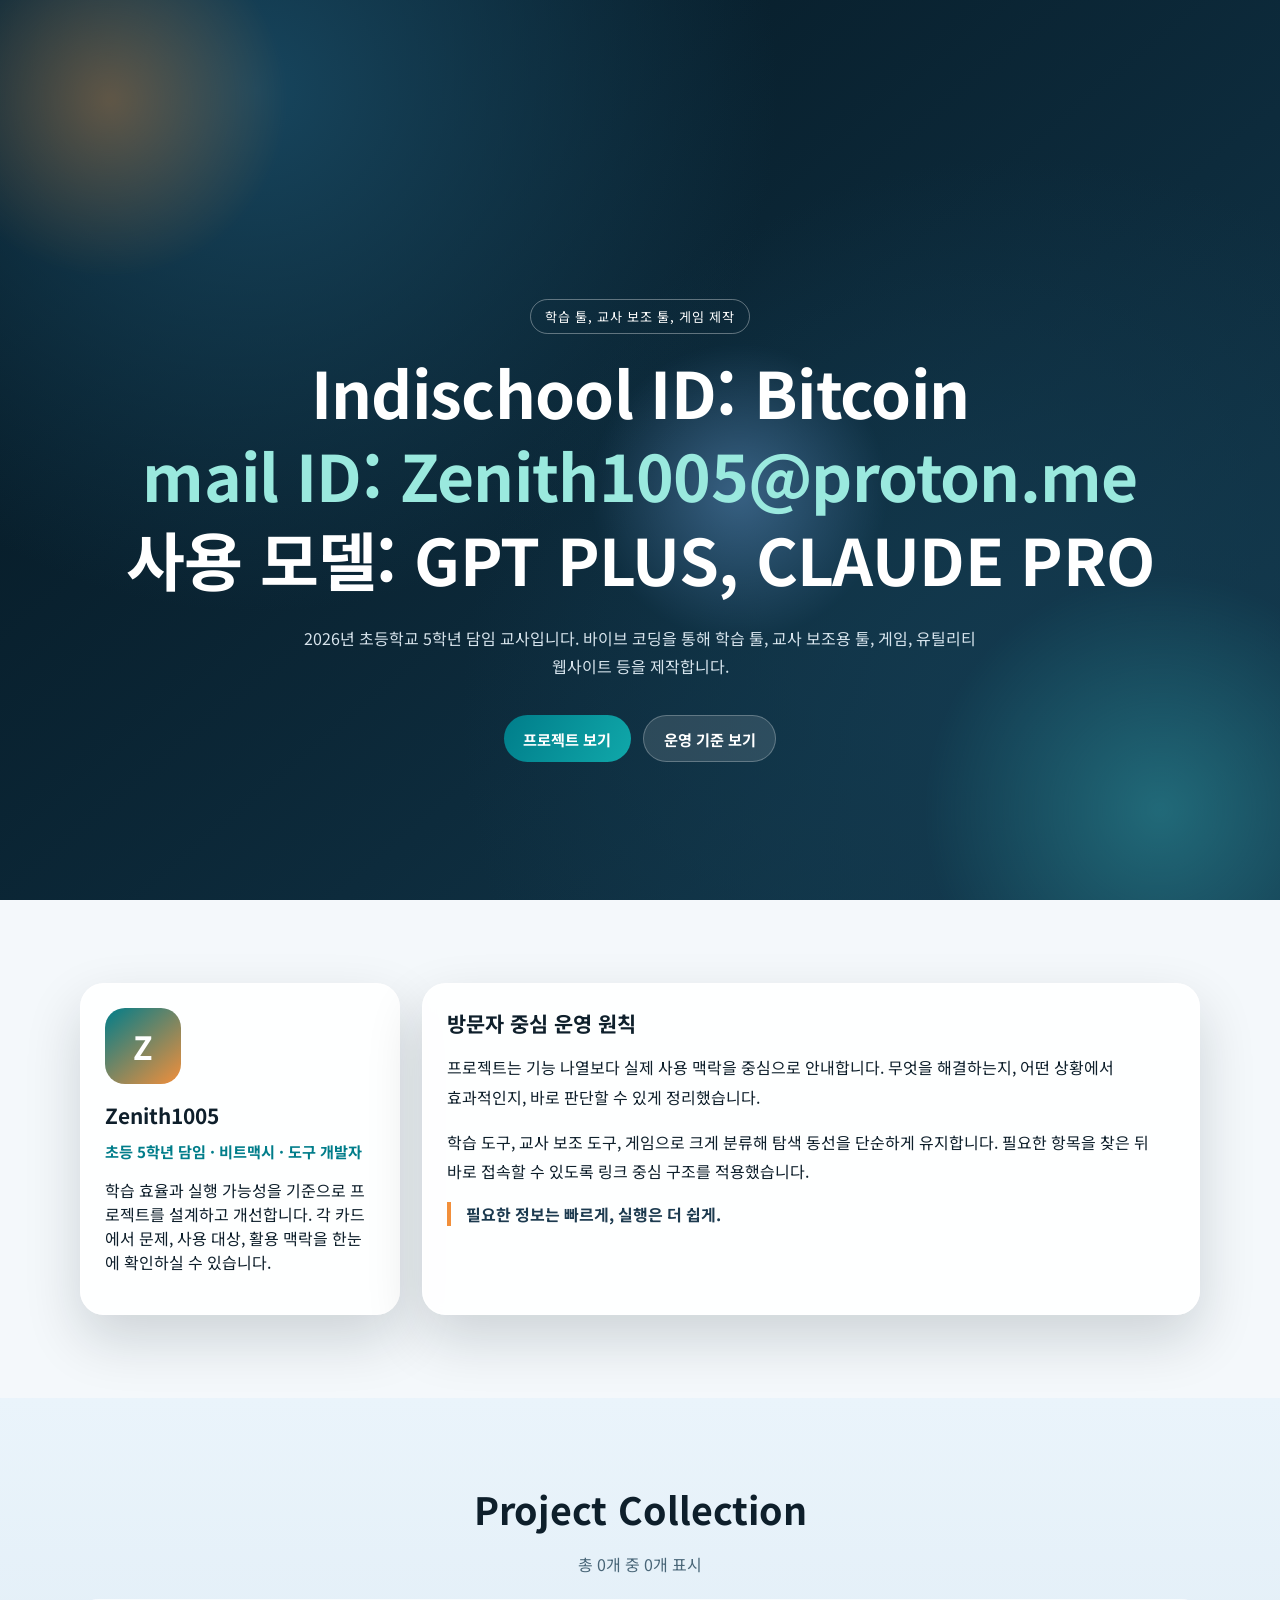
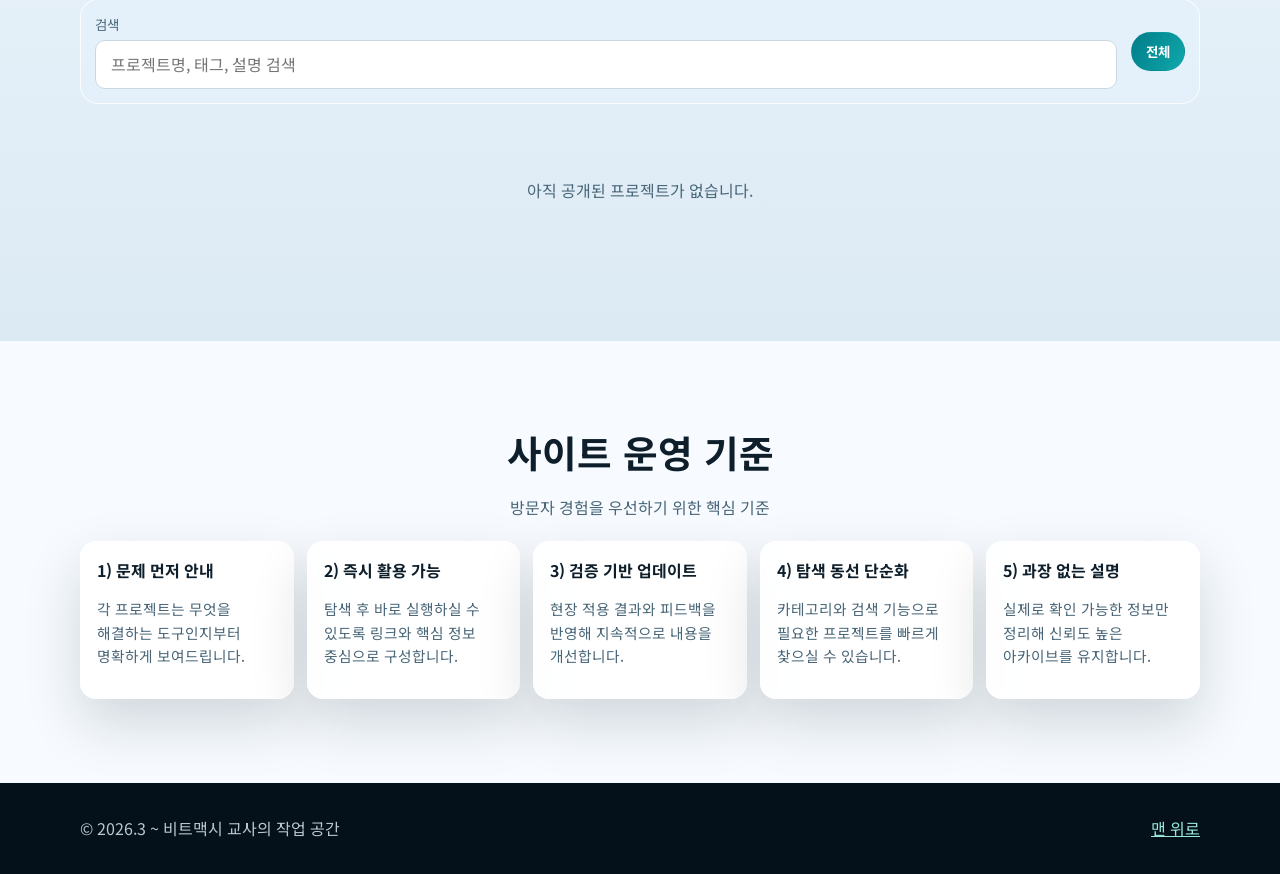
==== index.html @ a7513c92 "Add files via upload" ====
﻿<!doctype html>
<html lang="ko">
  <head>
    <meta charset="UTF-8" />
    <meta name="viewport" content="width=device-width, initial-scale=1.0" />
    <title>Builder Archive | 교육·투자·도구 개발</title>
    <meta
      name="description"
      content="교실에서 검증한 교육 도구와 실행 기록을 정리한 공개 아카이브입니다."
    />
    <link rel="preconnect" href="https://fonts.googleapis.com" />
    <link rel="preconnect" href="https://fonts.gstatic.com" crossorigin />
    <link
      href="https://fonts.googleapis.com/css2?family=Noto+Sans+KR:wght@400;500;700;900&display=swap"
      rel="stylesheet"
    />
    <link rel="stylesheet" href="./styles.css" />
  </head>
  <body>
    <header class="hero" id="top">
      <div class="hero-bg" aria-hidden="true">
        <span class="orb orb-a"></span>
        <span class="orb orb-b"></span>
        <span class="orb orb-c"></span>
      </div>
      <div class="container hero-inner">
        <p class="eyebrow" id="hero-eyebrow"></p>
        <h1 id="hero-title"></h1>
        <p class="hero-copy" id="hero-copy"></p>
        <div class="hero-cta">
          <a class="btn btn-primary" href="#collection">프로젝트 보기</a>
          <a class="btn btn-ghost" href="#blueprint">운영 기준 보기</a>
        </div>
      </div>
    </header>

    <main>
      <section class="section section-about" id="about">
        <div class="container about-grid">
          <article class="profile-card">
            <div class="avatar" aria-hidden="true" id="profile-initial">B</div>
            <h2 id="profile-title"></h2>
            <p class="role" id="profile-role"></p>
            <p id="profile-summary"></p>
          </article>

          <article class="about-panel">
            <h2 id="about-title"></h2>
            <p id="about-body-1"></p>
            <p id="about-body-2"></p>
            <blockquote id="about-quote"></blockquote>
          </article>
        </div>
      </section>

      <section class="section section-collection" id="collection">
        <div class="container">
          <div class="section-head">
            <h2 id="collection-title"></h2>
            <p id="project-count"></p>
          </div>

          <div class="toolbar">
            <label class="search-wrap" for="search-input">
              <span>검색</span>
              <input
                id="search-input"
                type="text"
                placeholder="프로젝트명, 태그, 설명 검색"
                autocomplete="off"
              />
            </label>
            <div class="filter-wrap" id="filter-wrap"></div>
          </div>

          <div class="project-grid" id="project-grid"></div>
        </div>
      </section>

      <section class="section section-blueprint" id="blueprint">
        <div class="container">
          <div class="section-head">
            <h2 id="blueprint-title"></h2>
            <p id="blueprint-subtitle"></p>
          </div>
          <div class="blueprint-grid" id="blueprint-grid"></div>
        </div>
      </section>
    </main>

    <footer class="footer">
      <div class="container footer-inner">
        <p id="footer-note"></p>
        <a href="#top">맨 위로</a>
      </div>
    </footer>

    <dialog id="project-modal" class="modal">
      <article class="modal-card" id="modal-card">
        <button class="modal-close" id="modal-close" type="button" aria-label="닫기">×</button>
        <p class="modal-category" id="modal-category"></p>
        <h3 id="modal-title"></h3>
        <p class="modal-desc" id="modal-desc"></p>
        <div class="tag-list" id="modal-tags"></div>
        <a id="modal-link" class="btn btn-primary" target="_blank" rel="noopener noreferrer">프로젝트 열기</a>
      </article>
    </dialog>

    <script src="./script.js"></script>
  </body>
</html>
---- styles.css ----
﻿:root {
  --bg: #04151f;
  --surface: #f4f8fb;
  --text: #0e1f2b;
  --muted: #496678;
  --line: #c8d8e3;
  --accent: #007d8a;
  --accent-2: #f28f3b;
  --white: #ffffff;
  --radius-lg: 24px;
  --radius-md: 16px;
  --shadow: 0 24px 56px rgba(3, 22, 34, 0.16);
}

* {
  box-sizing: border-box;
}

html {
  scroll-behavior: smooth;
}

body {
  margin: 0;
  font-family: 'Noto Sans KR', sans-serif;
  color: var(--text);
  background: linear-gradient(180deg, #f2f8fc 0%, #e8f1f7 100%);
}

.hidden {
  display: none !important;
}

.container {
  width: min(1120px, 92vw);
  margin: 0 auto;
}

h1,
h2,
h3,
.eyebrow,
.btn,
.filter-btn,
.admin-section button,
.admin-link,
.admin-topbar button {
  font-family: 'Noto Sans KR', sans-serif;
}

.hero {
  position: relative;
  min-height: 100svh;
  display: grid;
  place-items: center;
  overflow: hidden;
  background: radial-gradient(circle at 20% 10%, #17455d 0%, transparent 40%),
    radial-gradient(circle at 80% 80%, #133a4f 0%, transparent 45%),
    linear-gradient(140deg, var(--bg) 0%, #0d2b3c 60%, #143b4f 100%);
  color: var(--white);
}

.hero-bg .orb {
  position: absolute;
  border-radius: 999px;
  filter: blur(4px);
  opacity: 0.35;
  animation: drift 12s ease-in-out infinite alternate;
}

.orb-a {
  width: 360px;
  height: 360px;
  top: -80px;
  left: -70px;
  background: radial-gradient(circle, #f28f3b 0%, rgba(242, 143, 59, 0) 70%);
}

.orb-b {
  width: 480px;
  height: 480px;
  right: -120px;
  bottom: -150px;
  background: radial-gradient(circle, #3dc4c9 0%, rgba(61, 196, 201, 0) 70%);
  animation-delay: 1.5s;
}

.orb-c {
  width: 300px;
  height: 300px;
  top: 38%;
  left: 46%;
  background: radial-gradient(circle, #87bfff 0%, rgba(135, 191, 255, 0) 70%);
  animation-delay: 0.7s;
}

@keyframes drift {
  from {
    transform: translateY(-15px) scale(0.96);
  }
  to {
    transform: translateY(15px) scale(1.06);
  }
}

.hero-inner {
  position: relative;
  z-index: 2;
  text-align: center;
  padding: 4rem 0;
}

.eyebrow {
  display: inline-block;
  padding: 0.45rem 0.9rem;
  border: 1px solid rgba(255, 255, 255, 0.35);
  border-radius: 999px;
  font-size: 0.82rem;
  letter-spacing: 0.05em;
  margin-bottom: 1rem;
}

.hero h1 {
  margin: 0;
  font-size: clamp(2rem, 5vw, 4rem);
  line-height: 1.3;
  letter-spacing: -0.01em;
  word-break: keep-all;
}

.hero h1 span {
  color: #9ae9de;
}

.hero-copy {
  width: min(700px, 90vw);
  margin: 1.5rem auto 0;
  color: rgba(236, 247, 255, 0.9);
  line-height: 1.75;
  word-break: keep-all;
}

.hero-cta {
  margin-top: 2.2rem;
  display: flex;
  flex-wrap: wrap;
  justify-content: center;
  gap: 0.8rem;
}

.btn {
  border-radius: 999px;
  border: 0;
  text-decoration: none;
  display: inline-flex;
  align-items: center;
  justify-content: center;
  padding: 0.72rem 1.2rem;
  font-size: 0.95rem;
  font-weight: 700;
  cursor: pointer;
  transition: transform 0.2s ease;
}

.btn:hover {
  transform: translateY(-2px);
}

.btn-primary {
  background: linear-gradient(120deg, var(--accent), #10a8aa);
  color: var(--white);
}

.btn-ghost {
  color: var(--white);
  background: rgba(255, 255, 255, 0.12);
  border: 1px solid rgba(255, 255, 255, 0.25);
}

.section {
  padding: 5.2rem 0;
}

.section-about {
  background: var(--surface);
}

.about-grid {
  display: grid;
  gap: 1.4rem;
  grid-template-columns: 320px 1fr;
}

.profile-card,
.about-panel,
.blueprint-grid article,
.project-card {
  background: rgba(255, 255, 255, 0.9);
  border: 1px solid rgba(255, 255, 255, 0.95);
  box-shadow: var(--shadow);
  backdrop-filter: blur(6px);
}

.profile-card,
.about-panel {
  border-radius: var(--radius-lg);
  padding: 1.5rem;
}

.avatar {
  width: 76px;
  height: 76px;
  border-radius: 20px;
  display: grid;
  place-items: center;
  font-size: 2rem;
  font-weight: 700;
  color: var(--white);
  background: linear-gradient(140deg, var(--accent), var(--accent-2));
  margin-bottom: 1rem;
}

.profile-card h2,
.about-panel h2 {
  margin: 0;
  font-size: 1.3rem;
}

.role {
  margin-top: 0.6rem;
  color: var(--accent);
  font-size: 0.95rem;
  font-weight: 700;
}

.about-panel p {
  line-height: 1.85;
  margin: 0.95rem 0;
  word-break: keep-all;
}

.about-panel blockquote {
  margin: 0.95rem 0 0;
  padding-left: 0.9rem;
  border-left: 4px solid var(--accent-2);
  color: #1c3a4f;
  font-weight: 700;
}

.section-head {
  text-align: center;
  margin-bottom: 1.4rem;
}

.section-head h2 {
  margin: 0;
  font-size: clamp(1.5rem, 4vw, 2.35rem);
}

.section-head p {
  color: var(--muted);
}

.section-collection {
  background: linear-gradient(180deg, #eaf4fb 0%, #dceaf4 100%);
}

.toolbar {
  position: sticky;
  top: 0;
  background: rgba(228, 241, 251, 0.8);
  backdrop-filter: blur(8px);
  border: 1px solid rgba(255, 255, 255, 0.8);
  border-radius: 18px;
  display: flex;
  flex-wrap: wrap;
  align-items: center;
  gap: 0.9rem;
  justify-content: space-between;
  padding: 0.9rem;
  margin-bottom: 1.1rem;
  z-index: 10;
}

.search-wrap {
  min-width: 280px;
  flex: 1;
}

.search-wrap span {
  display: block;
  font-size: 0.84rem;
  margin-bottom: 0.35rem;
  color: var(--muted);
}

.search-wrap input,
.admin-section input,
.admin-section textarea,
.admin-login input {
  width: 100%;
  padding: 0.72rem 0.9rem;
  border-radius: 10px;
  border: 1px solid var(--line);
  font: inherit;
}

.search-wrap input:focus-visible,
.admin-section input:focus-visible,
.admin-section textarea:focus-visible,
.admin-login input:focus-visible {
  outline: 2px solid rgba(0, 125, 138, 0.25);
  border-color: var(--accent);
}

.filter-wrap {
  display: flex;
  flex-wrap: wrap;
  gap: 0.45rem;
}

.filter-btn {
  border: 1px solid var(--line);
  background: var(--white);
  color: #214258;
  border-radius: 999px;
  padding: 0.52rem 0.86rem;
  font-size: 0.84rem;
  font-weight: 700;
  cursor: pointer;
}

.filter-btn.active {
  background: linear-gradient(120deg, var(--accent), #10a8aa);
  color: var(--white);
  border-color: transparent;
}

.project-grid {
  display: grid;
  grid-template-columns: repeat(3, minmax(0, 1fr));
  gap: 1rem;
}

.project-card {
  border-radius: var(--radius-md);
  padding: 1.1rem;
  display: grid;
  gap: 0.55rem;
  align-content: start;
  cursor: pointer;
  transition: transform 0.2s ease, box-shadow 0.2s ease;
}

.project-card:hover {
  transform: translateY(-5px);
  box-shadow: 0 18px 36px rgba(3, 22, 34, 0.2);
}

.category {
  display: inline-flex;
  font-size: 0.75rem;
  font-weight: 800;
  color: var(--accent);
  text-transform: uppercase;
  letter-spacing: 0.06em;
}

.project-card h3 {
  margin: 0;
  font-size: 1.1rem;
  word-break: keep-all;
}

.project-card p {
  margin: 0;
  color: var(--muted);
  line-height: 1.6;
  font-size: 0.95rem;
  word-break: keep-all;
}

.tag-list {
  display: flex;
  flex-wrap: wrap;
  gap: 0.3rem;
}

.tag {
  font-size: 0.75rem;
  padding: 0.28rem 0.55rem;
  border-radius: 999px;
  background: #ebf5fb;
  color: #204159;
}

.empty-state {
  grid-column: 1 / -1;
  text-align: center;
  color: var(--muted);
  padding: 2.5rem 1rem;
}

.section-blueprint {
  background: #f7fbff;
}

.blueprint-grid {
  display: grid;
  grid-template-columns: repeat(5, minmax(0, 1fr));
  gap: 0.8rem;
}

.blueprint-grid article {
  border-radius: var(--radius-md);
  padding: 1rem;
}

.blueprint-grid h3 {
  margin: 0;
  font-size: 1rem;
}

.blueprint-grid p {
  color: var(--muted);
  line-height: 1.6;
  font-size: 0.92rem;
  word-break: keep-all;
}

.footer {
  background: #05111a;
  color: rgba(232, 244, 252, 0.8);
  padding: 1.1rem 0;
}

.footer-inner {
  display: flex;
  justify-content: space-between;
  align-items: center;
  gap: 0.8rem;
}

.footer a {
  color: #9ae9de;
}

.modal {
  border: 0;
  border-radius: 20px;
  padding: 0;
  width: min(640px, 92vw);
}

.modal::backdrop {
  background: rgba(4, 22, 32, 0.66);
  backdrop-filter: blur(4px);
}

.modal-card {
  background: #f8fcff;
  border: 1px solid #d4e5ef;
  padding: 1.4rem;
  border-radius: 20px;
  position: relative;
}

.modal-close {
  position: absolute;
  top: 0.7rem;
  right: 0.7rem;
  width: 34px;
  height: 34px;
  border-radius: 999px;
  border: 0;
  font-size: 1.2rem;
  cursor: pointer;
  background: #e7f2f8;
}

.modal-category {
  margin: 0;
  color: var(--accent);
  font-size: 0.78rem;
  font-weight: 800;
  text-transform: uppercase;
  letter-spacing: 0.08em;
}

.modal h3 {
  margin: 0.45rem 0 0;
  font-size: 1.35rem;
}

.modal-desc {
  color: #2f4d62;
  line-height: 1.7;
}

.admin-page {
  background: #edf5fb;
}

.admin-layout {
  width: min(980px, 94vw);
  margin: 0 auto;
  padding: 2rem 0 3rem;
}

.admin-login,
.admin-app {
  background: #ffffff;
  border: 1px solid #d4e6f0;
  border-radius: 16px;
  box-shadow: 0 20px 40px rgba(7, 30, 43, 0.1);
  padding: 1.2rem;
}

.admin-login h1,
.admin-topbar h1 {
  margin: 0;
  font-size: 1.45rem;
}

.admin-login p {
  color: #516f82;
}

.admin-login label {
  display: grid;
  gap: 0.35rem;
  font-size: 0.9rem;
}

.admin-login button,
.admin-topbar button,
.admin-section button,
.import-btn,
.admin-link {
  border: 1px solid #b8cddd;
  background: #ffffff;
  color: #1d4157;
  padding: 0.45rem 0.7rem;
  border-radius: 10px;
  cursor: pointer;
  font-weight: 700;
  font-size: 0.84rem;
  text-decoration: none;
}

.admin-login button {
  margin-top: 0.6rem;
}

.admin-error {
  color: #c11f3a;
  min-height: 1.2rem;
}

.admin-topbar {
  display: flex;
  justify-content: space-between;
  align-items: center;
  gap: 0.8rem;
  padding-bottom: 0.7rem;
  border-bottom: 1px solid #d8e8f1;
}

.admin-topbar div {
  display: flex;
  gap: 0.5rem;
}

.admin-section {
  margin-top: 1rem;
  background: #ffffff;
  border: 1px solid #d4e6f0;
  border-radius: 14px;
  padding: 0.8rem;
}

.admin-section h3 {
  margin: 0 0 0.6rem;
  font-size: 1rem;
}

.admin-section label {
  display: grid;
  gap: 0.3rem;
  font-size: 0.82rem;
  color: #3c6278;
  margin-top: 0.55rem;
}

.admin-section textarea {
  min-height: 76px;
  resize: vertical;
}

.admin-large {
  min-height: 140px;
}

.admin-tip {
  margin: 0;
  font-size: 0.78rem;
  color: #59798d;
}

.admin-inline {
  display: flex;
  flex-wrap: wrap;
  gap: 0.45rem;
  margin-top: 0.7rem;
}

.import-btn {
  position: relative;
  overflow: hidden;
}

.import-btn input {
  position: absolute;
  inset: 0;
  opacity: 0;
  cursor: pointer;
}

.project-admin-list {
  margin-top: 0.8rem;
  display: grid;
  gap: 0.4rem;
}

.project-admin-item {
  display: flex;
  justify-content: space-between;
  gap: 0.6rem;
  align-items: center;
  border: 1px solid #d7e7f1;
  border-radius: 10px;
  padding: 0.45rem;
  background: #fcfeff;
}

.project-admin-item p {
  margin: 0;
  font-size: 0.8rem;
  color: #2a4e64;
}

.project-admin-item .mini {
  display: flex;
  gap: 0.35rem;
}

.project-admin-item button {
  padding: 0.3rem 0.45rem;
  font-size: 0.75rem;
}

@media (max-width: 1080px) {
  .project-grid {
    grid-template-columns: repeat(2, minmax(0, 1fr));
  }

  .blueprint-grid {
    grid-template-columns: repeat(2, minmax(0, 1fr));
  }
}

@media (max-width: 780px) {
  .about-grid {
    grid-template-columns: 1fr;
  }

  .toolbar {
    position: static;
  }

  .project-grid {
    grid-template-columns: 1fr;
  }

  .blueprint-grid {
    grid-template-columns: 1fr;
  }

  .footer-inner {
    flex-direction: column;
  }

  .admin-topbar {
    flex-direction: column;
    align-items: flex-start;
  }
}
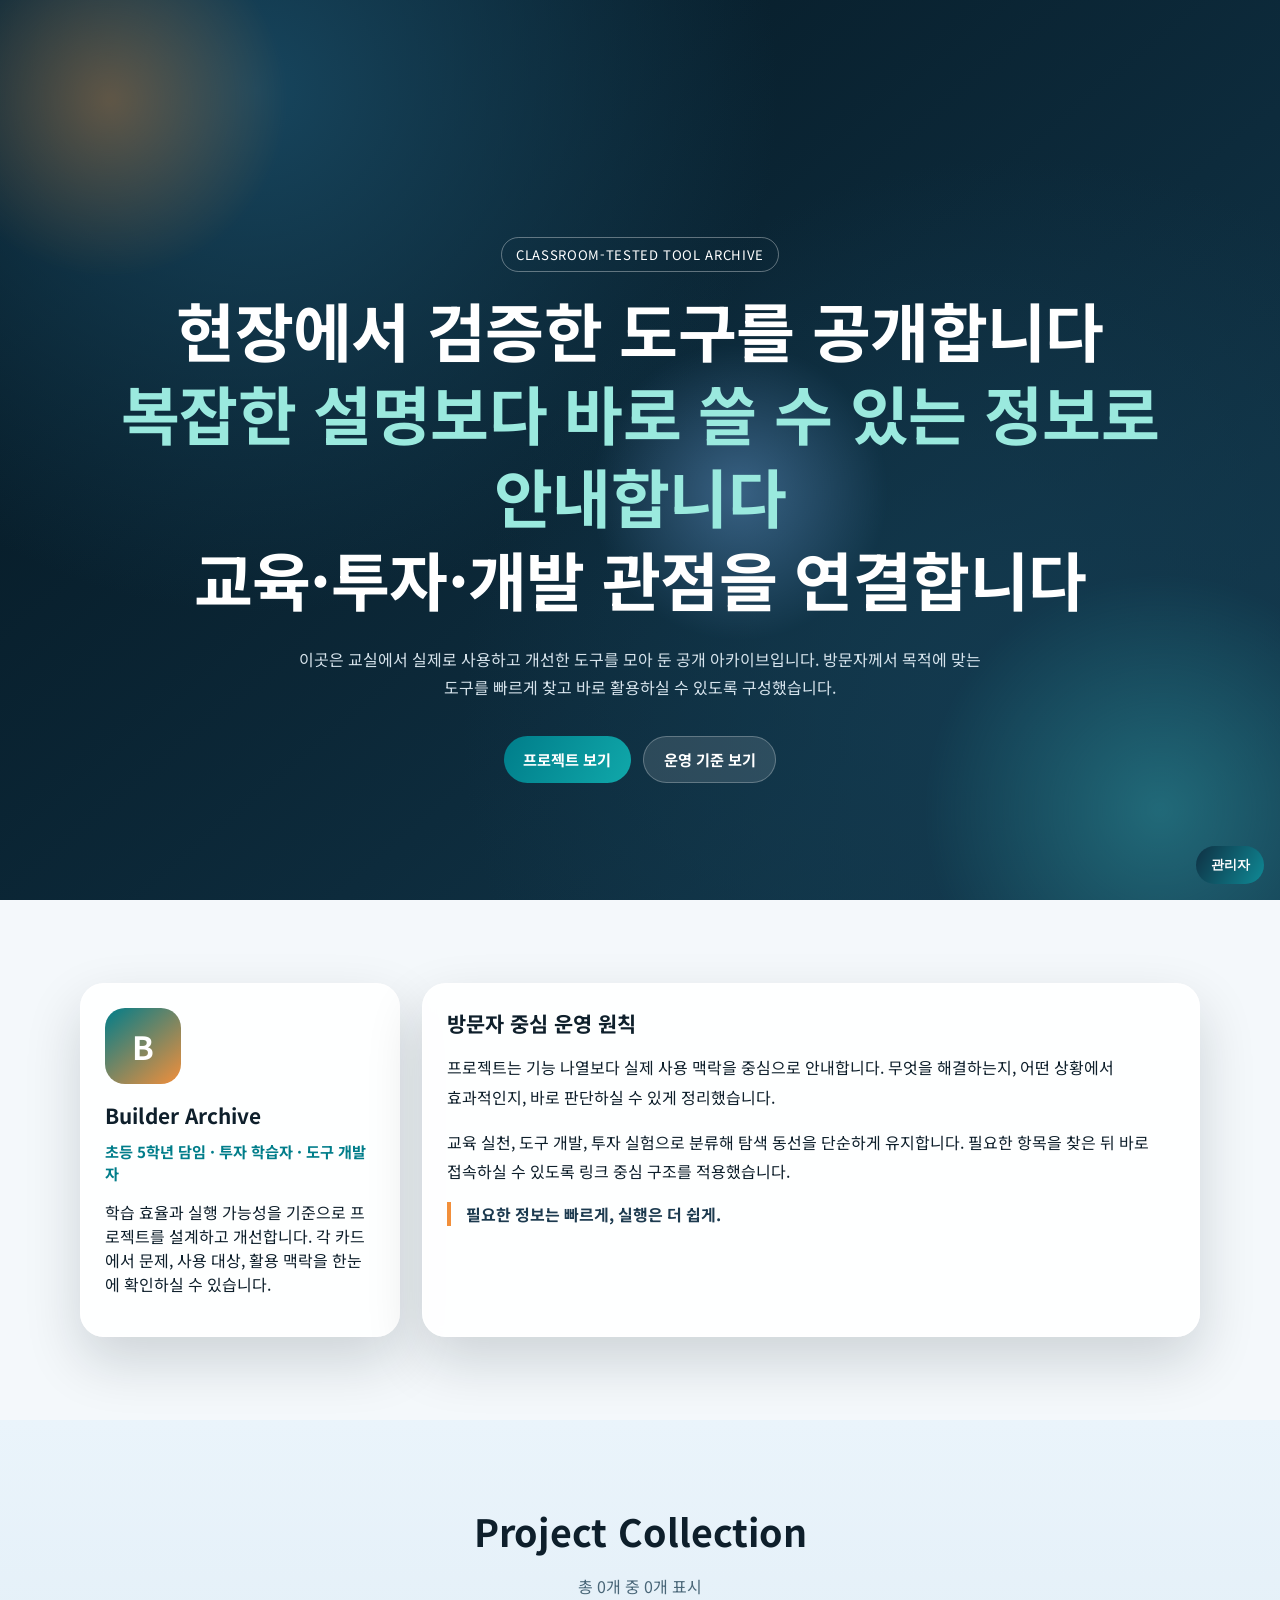
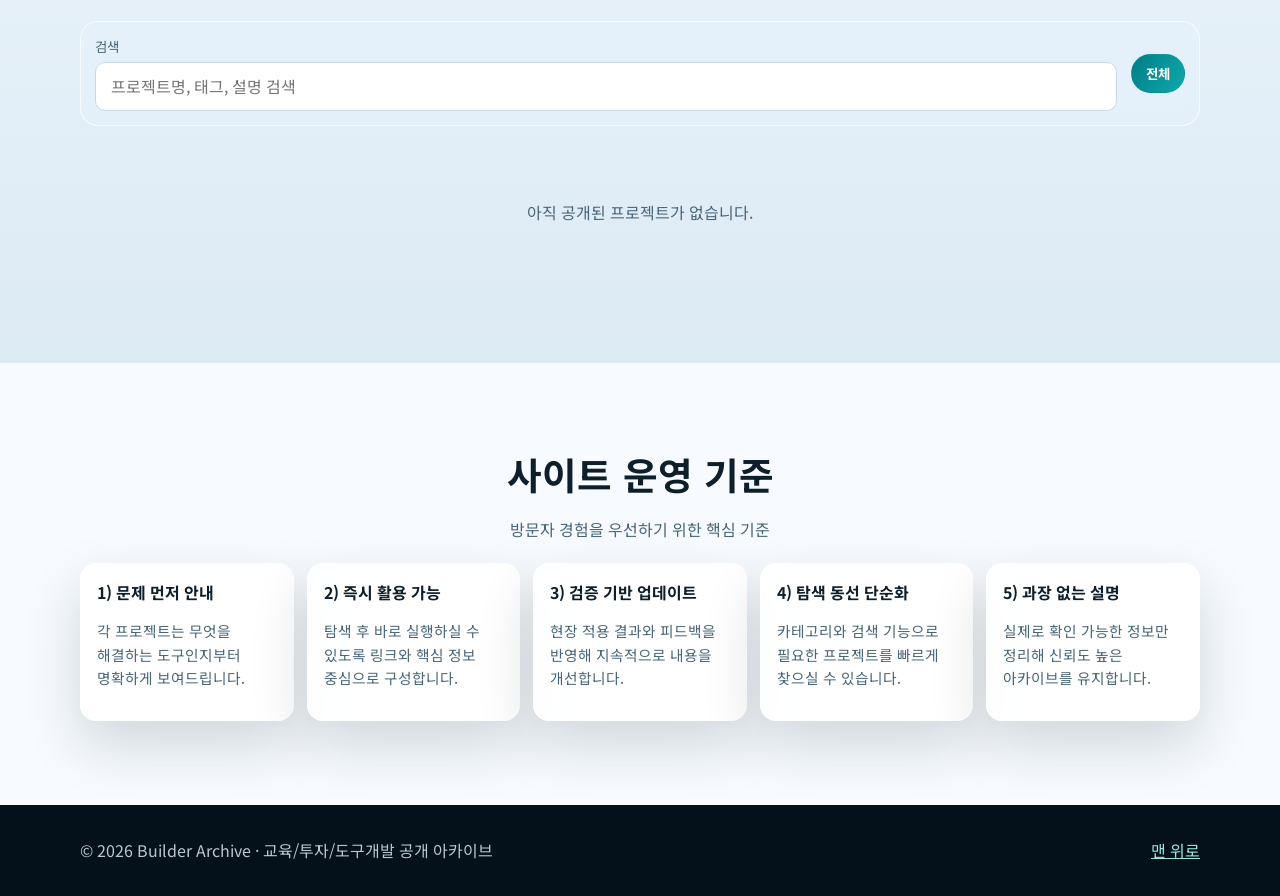
==== commit 0a3eed32: "Add files via upload" ====
--- a/index.html
+++ b/index.html
@@ -102,10 +102,81 @@
         <h3 id="modal-title"></h3>
         <p class="modal-desc" id="modal-desc"></p>
         <div class="tag-list" id="modal-tags"></div>
+        <a id="modal-file-link" class="btn btn-primary hidden" download>첨부 파일 다운로드</a>
         <a id="modal-link" class="btn btn-primary" target="_blank" rel="noopener noreferrer">프로젝트 열기</a>
       </article>
     </dialog>
 
+    <button id="admin-fab" class="admin-fab" type="button">관리자</button>
+    <aside id="admin-drawer" class="admin-drawer hidden" aria-hidden="true">
+      <div class="admin-drawer-head">
+        <h2>홈페이지 관리자</h2>
+        <button id="admin-close" type="button">닫기</button>
+      </div>
+
+      <section class="admin-section">
+        <h3>기본 문구</h3>
+        <label>상단 라벨<input id="f-hero-eyebrow" type="text" /></label>
+        <label>메인 제목(줄바꿈은 | 사용)<input id="f-hero-title" type="text" /></label>
+        <label>메인 설명<textarea id="f-hero-copy"></textarea></label>
+        <label>프로필 제목<input id="f-profile-title" type="text" /></label>
+        <label>프로필 역할<input id="f-profile-role" type="text" /></label>
+        <label>프로필 요약<textarea id="f-profile-summary"></textarea></label>
+        <label>소개 섹션 제목<input id="f-about-title" type="text" /></label>
+        <label>소개 문단 1<textarea id="f-about-body-1"></textarea></label>
+        <label>소개 문단 2<textarea id="f-about-body-2"></textarea></label>
+        <label>인용문<input id="f-about-quote" type="text" /></label>
+        <label>컬렉션 제목<input id="f-collection-title" type="text" /></label>
+        <label>운영 기준 제목<input id="f-blueprint-title" type="text" /></label>
+        <label>운영 기준 부제<input id="f-blueprint-subtitle" type="text" /></label>
+        <label>하단 멘트<input id="f-footer-note" type="text" /></label>
+      </section>
+
+      <section class="admin-section">
+        <h3>운영 기준 카드</h3>
+        <p class="admin-tip">한 줄에 1개, 형식: 제목|설명</p>
+        <textarea id="f-blueprints" class="admin-large"></textarea>
+      </section>
+
+      <section class="admin-section">
+        <h3>프로젝트 추가/수정</h3>
+        <input id="p-id" type="hidden" />
+        <label>카테고리<input id="p-category" type="text" placeholder="예: 교육 실천" /></label>
+        <label>제목<input id="p-title" type="text" /></label>
+        <label>설명<textarea id="p-description"></textarea></label>
+        <label>태그(쉼표 구분)<input id="p-tags" type="text" placeholder="#태그1, #태그2" /></label>
+        <label>외부 링크<input id="p-link" type="url" placeholder="https://" /></label>
+        <label>첨부 파일(exe/zip/msi)<input id="p-file" type="file" accept=".exe,.zip,.msi,.pdf" /></label>
+        <div class="admin-inline">
+          <button id="project-save" type="button">저장</button>
+          <button id="project-clear" type="button">입력 초기화</button>
+        </div>
+        <div id="project-list" class="project-admin-list"></div>
+      </section>
+
+      <section class="admin-section">
+        <h3>즉시 저장</h3>
+        <p class="admin-tip">저장 버튼을 누르면 홈페이지에 바로 반영됩니다.</p>
+        <div class="admin-inline">
+          <button id="content-save" type="button">문구 저장</button>
+          <button id="export-json" type="button">data.json 다운로드</button>
+          <label class="import-btn">JSON 불러오기<input id="import-json" type="file" accept="application/json" /></label>
+          <button id="reset-data" type="button">초기 데이터로 복원</button>
+        </div>
+        <p id="admin-status" class="admin-tip" aria-live="polite"></p>
+      </section>
+
+      <section class="admin-section">
+        <h3>관리자 비밀번호 변경</h3>
+        <label>현재 비밀번호<input id="pwd-current" type="password" autocomplete="current-password" /></label>
+        <label>새 비밀번호<input id="pwd-new" type="password" autocomplete="new-password" /></label>
+        <label>새 비밀번호 확인<input id="pwd-confirm" type="password" autocomplete="new-password" /></label>
+        <div class="admin-inline">
+          <button id="pwd-save" type="button">비밀번호 변경</button>
+        </div>
+      </section>
+    </aside>
+
     <script src="./script.js"></script>
   </body>
-</html>
+</html>
--- a/styles.css
+++ b/styles.css
@@ -495,6 +495,63 @@
 .modal-desc {
   color: #2f4d62;
   line-height: 1.7;
+}
+
+.admin-fab {
+  position: fixed;
+  right: 1rem;
+  bottom: 1rem;
+  z-index: 60;
+  border: 0;
+  border-radius: 999px;
+  padding: 0.62rem 0.9rem;
+  background: linear-gradient(120deg, #0f3043, #0f8a96);
+  color: #ffffff;
+  font-weight: 700;
+  cursor: pointer;
+}
+
+.admin-drawer {
+  position: fixed;
+  top: 0;
+  right: 0;
+  z-index: 70;
+  width: min(460px, 96vw);
+  height: 100vh;
+  overflow-y: auto;
+  background: #edf5fb;
+  border-left: 1px solid #d3e4ee;
+  box-shadow: -20px 0 48px rgba(4, 26, 39, 0.25);
+  padding: 1rem;
+}
+
+.admin-drawer-head {
+  position: sticky;
+  top: 0;
+  z-index: 2;
+  display: flex;
+  justify-content: space-between;
+  align-items: center;
+  gap: 0.6rem;
+  padding: 0.2rem 0 0.65rem;
+  background: #edf5fb;
+  border-bottom: 1px solid #d6e7f1;
+}
+
+.admin-drawer-head h2 {
+  margin: 0;
+  font-size: 1.08rem;
+}
+
+.admin-drawer-head button {
+  border: 1px solid #b8cddd;
+  background: #ffffff;
+  color: #1d4157;
+  padding: 0.4rem 0.68rem;
+  border-radius: 10px;
+  cursor: pointer;
+  font-weight: 700;
+  font-size: 0.82rem;
 }
 
 .admin-page {
@@ -592,6 +649,16 @@
   margin-top: 0.55rem;
 }
 
+.admin-section .admin-check {
+  display: flex;
+  align-items: center;
+  gap: 0.45rem;
+}
+
+.admin-section .admin-check input[type='checkbox'] {
+  width: auto;
+}
+
 .admin-section textarea {
   min-height: 76px;
   resize: vertical;
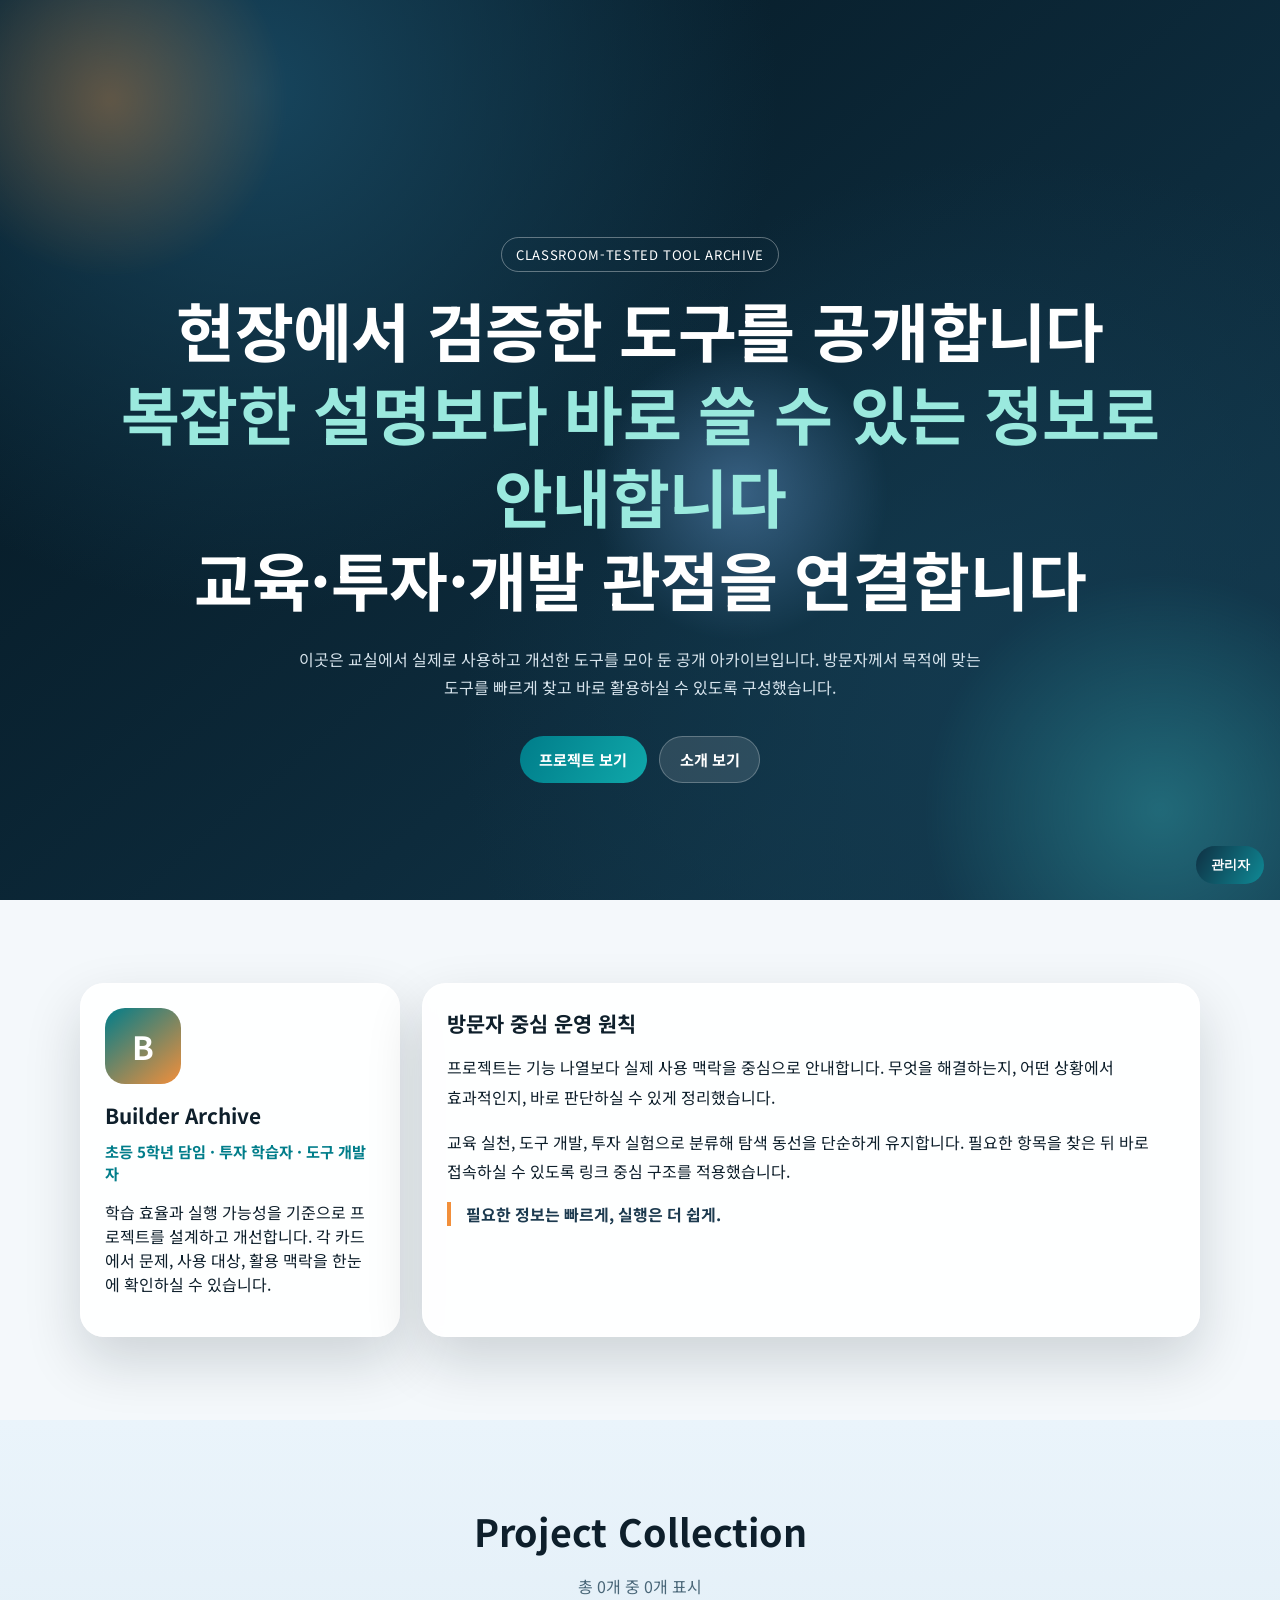
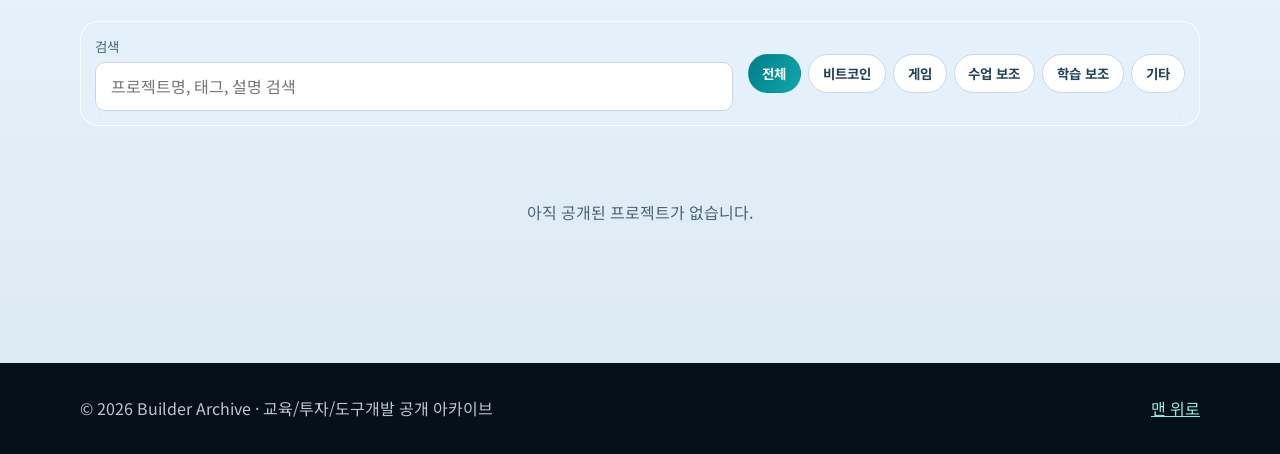
==== commit f65c0b1d: "Add files via upload" ====
--- a/index.html
+++ b/index.html
@@ -29,7 +29,7 @@
         <p class="hero-copy" id="hero-copy"></p>
         <div class="hero-cta">
           <a class="btn btn-primary" href="#collection">프로젝트 보기</a>
-          <a class="btn btn-ghost" href="#blueprint">운영 기준 보기</a>
+          <a class="btn btn-ghost" href="#about">소개 보기</a>
         </div>
       </div>
     </header>
@@ -77,15 +77,6 @@
         </div>
       </section>
 
-      <section class="section section-blueprint" id="blueprint">
-        <div class="container">
-          <div class="section-head">
-            <h2 id="blueprint-title"></h2>
-            <p id="blueprint-subtitle"></p>
-          </div>
-          <div class="blueprint-grid" id="blueprint-grid"></div>
-        </div>
-      </section>
     </main>
 
     <footer class="footer">
@@ -127,21 +118,23 @@
         <label>소개 문단 2<textarea id="f-about-body-2"></textarea></label>
         <label>인용문<input id="f-about-quote" type="text" /></label>
         <label>컬렉션 제목<input id="f-collection-title" type="text" /></label>
-        <label>운영 기준 제목<input id="f-blueprint-title" type="text" /></label>
-        <label>운영 기준 부제<input id="f-blueprint-subtitle" type="text" /></label>
         <label>하단 멘트<input id="f-footer-note" type="text" /></label>
-      </section>
-
-      <section class="admin-section">
-        <h3>운영 기준 카드</h3>
-        <p class="admin-tip">한 줄에 1개, 형식: 제목|설명</p>
-        <textarea id="f-blueprints" class="admin-large"></textarea>
       </section>
 
       <section class="admin-section">
         <h3>프로젝트 추가/수정</h3>
         <input id="p-id" type="hidden" />
-        <label>카테고리<input id="p-category" type="text" placeholder="예: 교육 실천" /></label>
+        <label
+          >카테고리
+          <select id="p-category">
+            <option value="">선택</option>
+            <option value="비트코인">비트코인</option>
+            <option value="게임">게임</option>
+            <option value="수업 보조">수업 보조</option>
+            <option value="학습 보조">학습 보조</option>
+            <option value="기타">기타</option>
+          </select>
+        </label>
         <label>제목<input id="p-title" type="text" /></label>
         <label>설명<textarea id="p-description"></textarea></label>
         <label>태그(쉼표 구분)<input id="p-tags" type="text" placeholder="#태그1, #태그2" /></label>
--- a/styles.css
+++ b/styles.css
@@ -296,6 +296,7 @@
 
 .search-wrap input,
 .admin-section input,
+.admin-section select,
 .admin-section textarea,
 .admin-login input {
   width: 100%;
@@ -307,6 +308,7 @@
 
 .search-wrap input:focus-visible,
 .admin-section input:focus-visible,
+.admin-section select:focus-visible,
 .admin-section textarea:focus-visible,
 .admin-login input:focus-visible {
   outline: 2px solid rgba(0, 125, 138, 0.25);
